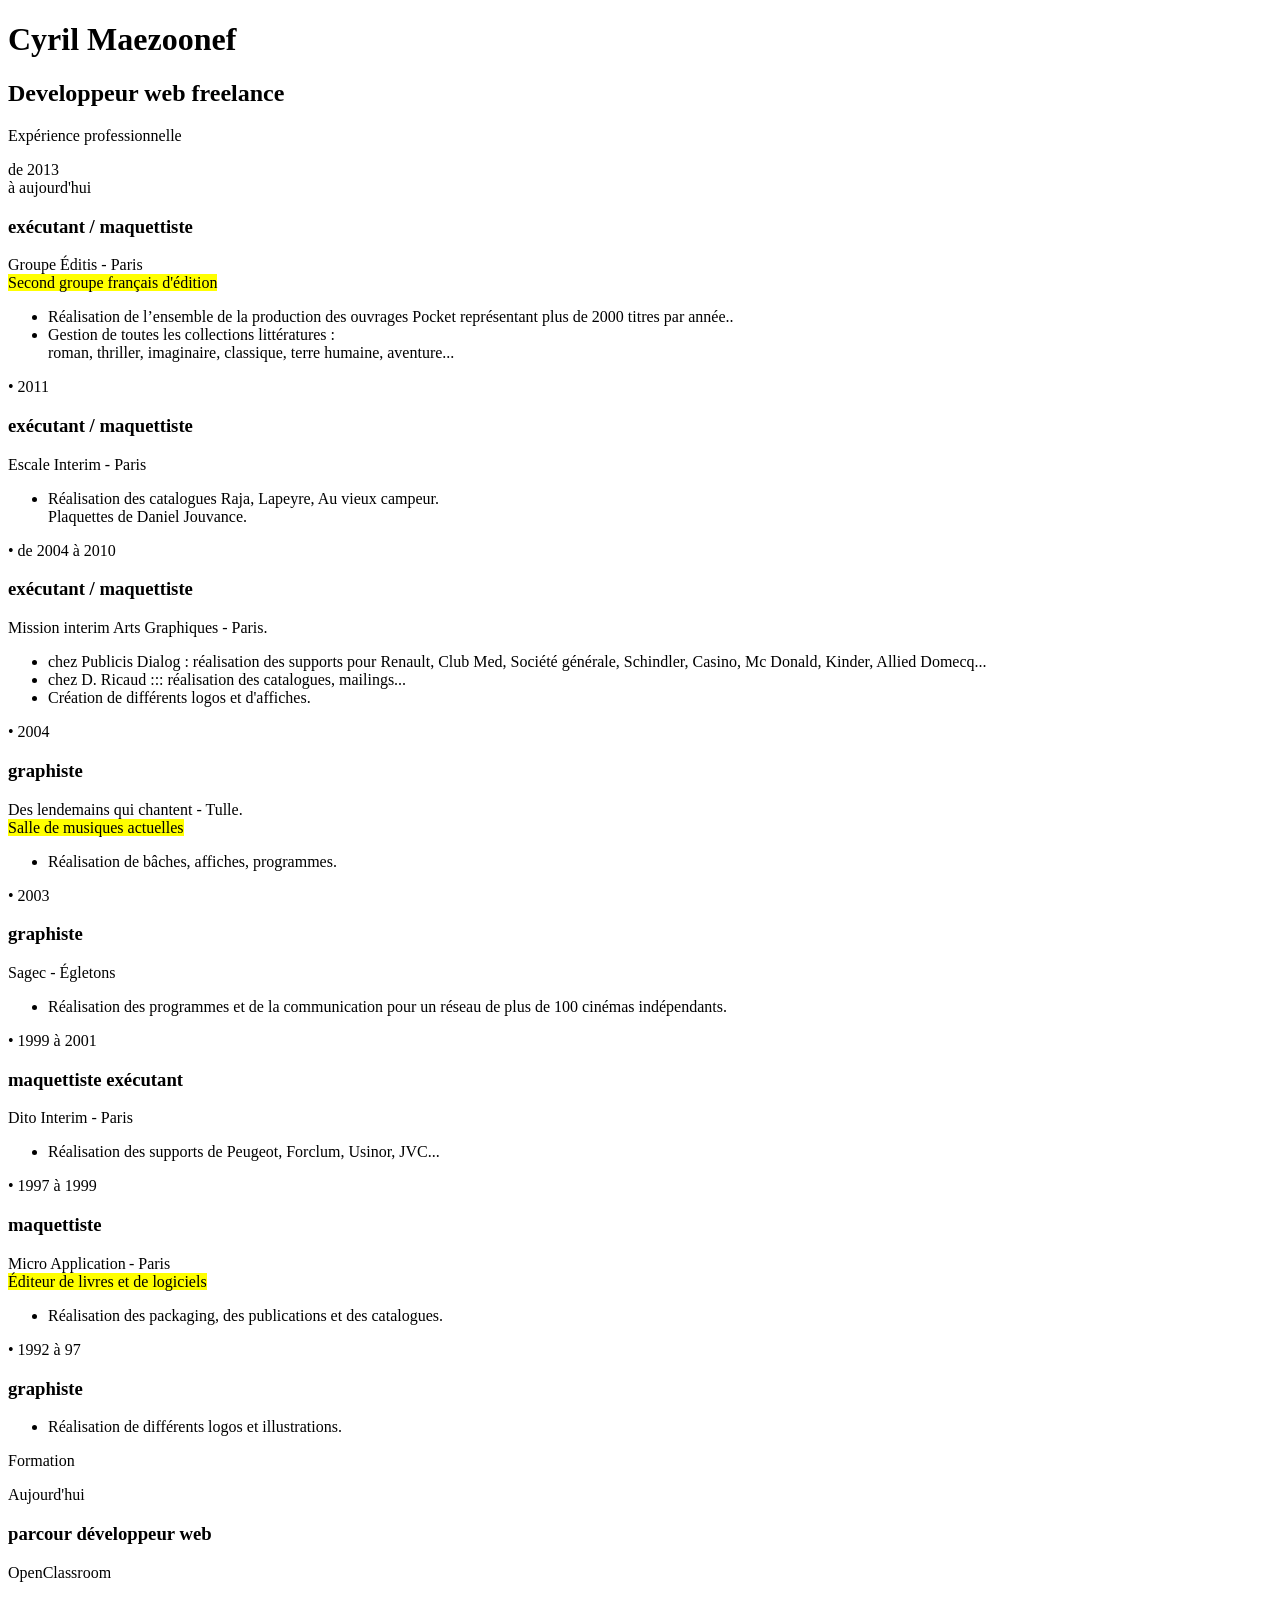
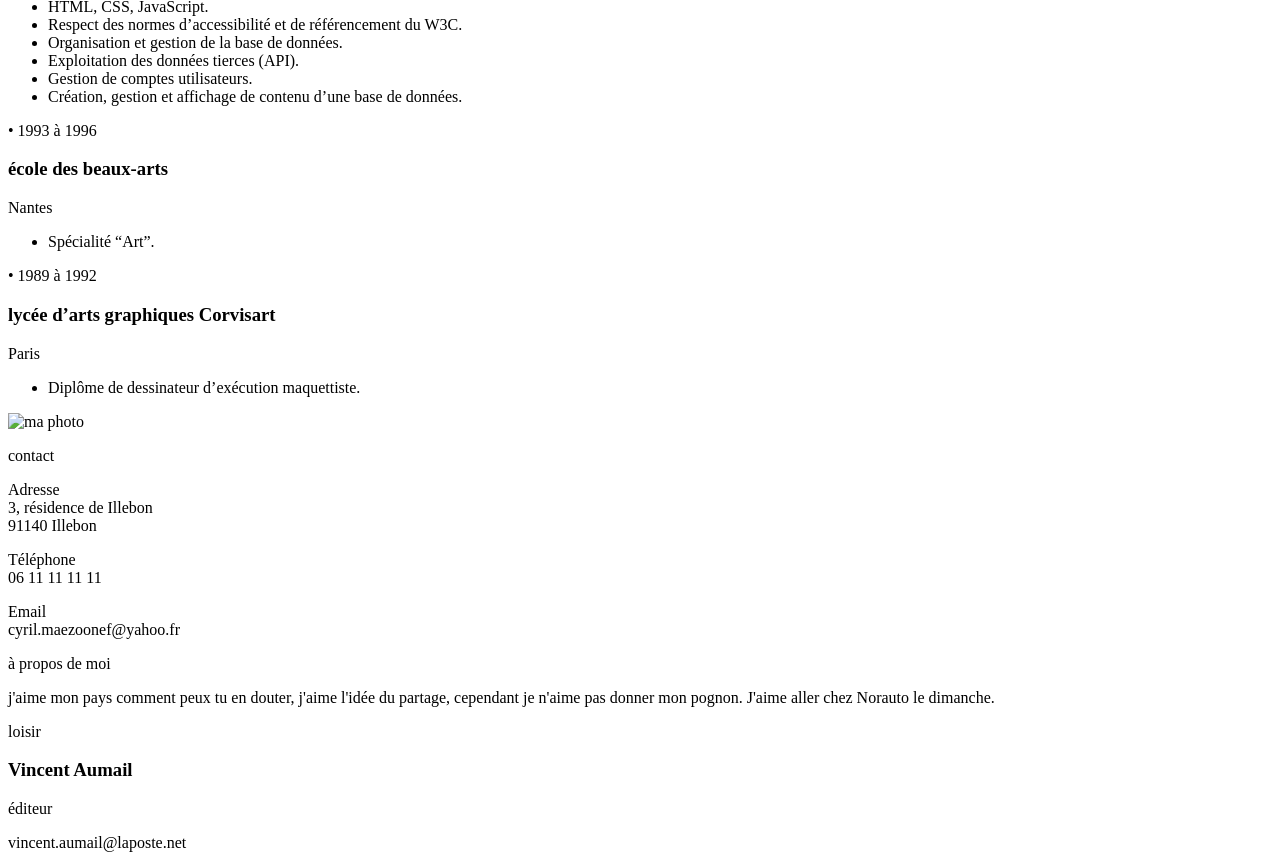
==== cv_maezoonef.html @ 1ed5a03f "texte de base" ====
<!DOCTYPE html>
<html>
			<head>
				<meta charset="UTF-8" />
				<title>  CYRIL MAEZOONEF / DEVELOPPEUR WEB </title>

			</head>

<body>
	<header><!--/////////////////// HEADER ////////////////////-->
		<h1>Cyril Maezoonef</h1>
		<h2>Developpeur web freelance</h2>
	</header>
	<section class="container"><!--/////////////////// CONTAINER EXPERIENCE FORMATION ////////////////////-->
		<p class="soustitre">Expérience professionnelle</p>

		<article><!--////////////// EXPERIENCE /////////////-->		
				<p class="date">de 2013<br/>à aujourd'hui
				</p>
			<div clas="statue">
				<h3>exécutant / maquettiste</h3>
				<p>Groupe Éditis - Paris<br/>
				<mark>Second groupe français d'édition</mark>	
				</p>
				<ul>
					<li>Réalisation de l’ensemble de la production des ouvrages Pocket représentant plus de 2000 titres par année.. 
					</li>
					<li>Gestion de toutes les collections littératures : 
						<br/>roman, thriller, imaginaire, classique, terre humaine, aventure...
					</li>
				</ul>
			</div>
		</article>


		<article><!--////////////// EXPERIENCE /////////////-->	
				<p class="date">• 2011
				</p>
			<div clas="statue">
				<h3>exécutant / maquettiste</h3>
				<p>Escale Interim - Paris
				</p>
				<ul>
					<li>Réalisation des catalogues Raja, Lapeyre, Au vieux campeur. 
						<br/>Plaquettes de Daniel Jouvance.
					</li>
				</ul>
			</div>
		</article>

		<article><!--////////////// EXPERIENCE /////////////-->	
				<p class="date">• de 2004 à 2010
				</p>
			<div clas="statue">
				<h3>exécutant / maquettiste</h3>	
				<p>Mission interim Arts Graphiques - Paris.
				</p>
				<ul>
					<li>chez Publicis Dialog : réalisation des supports pour Renault, Club Med, Société générale, Schindler, Casino, 	Mc Donald, Kinder, Allied Domecq...
					</li>
					<li>chez D. Ricaud ::: réalisation des catalogues, mailings...
					</li> 
					<li>Création de différents logos et d'affiches.
					</li> 
				</ul>
			</div>
		</article>

		<article><!--////////////// EXPERIENCE /////////////-->	
				<p class="date">• 2004
				</p>
			<div clas="statue">
				<h3>graphiste</h3>	
				<p>Des lendemains qui chantent - Tulle.<br/>
					<mark>Salle de musiques actuelles</mark>
				</p>
				<ul>
					<li>Réalisation de bâches, affiches, programmes.
					</li> 
				</ul>
			</div>
		</article>

		<article><!--////////////// EXPERIENCE /////////////-->	
				<p class="date">• 2003</p>
			<div clas="statue">
				<h3>graphiste</h3>	
				<p>Sagec - Égletons</p>
				<ul>
					<li>Réalisation des programmes et de la communication pour un réseau de plus de 100 cinémas indépendants.
					</li> 
				</ul>
			</div>
		</article>

		<article><!--////////////// EXPERIENCE /////////////-->
				<p class="date">• 1999 à 2001</p>
			<div clas="statue">
				<h3>maquettiste exécutant</h3>	
				<p>Dito Interim - Paris</p>
					<ul>
						<li>Réalisation des supports de Peugeot, Forclum, Usinor, JVC...
						</li> 
					</ul>
			</div>
		</article>

		<article><!--////////////// EXPERIENCE /////////////-->
				<p class="date">• 1997 à 1999</p>
			<div clas="statue">
				<h3>maquettiste</h3>	
				<p>Micro Application - Paris<br/>
					<mark>Éditeur de livres et de logiciels</mark>
				</p>
				<ul>
					<li>Réalisation des packaging, des publications et des catalogues.
					</li> 
				</ul>
			</div>
		</article>

		<article><!--////////////// EXPERIENCE /////////////-->
				<p class="date">• 1992 à 97</p>
			<div clas="statue">
				<h3>graphiste</h3> 
				<ul>
					<li>Réalisation de différents logos et illustrations.
					</li> 
				</ul>
			</div>
		</article>
		
<!--/////////////////////////////////////////////////////////////////////////////////////////-->
				<p class="soustitre">Formation</p>

		<article><!--/////////////////// FORMATION ////////////////////-->	
				<p class="date">Aujourd'hui</p>
			<div clas="statue">
				<h3>parcour développeur web</h3>
				<p>OpenClassroom</p>
				<ul>
					<li>HTML, CSS, JavaScript. 
					</li>
					<li>Respect des normes d’accessibilité et de référencement du W3C.
					</li>
					<li>Organisation et gestion de la base de données.
					</li>
					<li>Exploitation des données tierces (API).
					</li>
					<li>Gestion de comptes utilisateurs.
					</li>
					<li>Création, gestion et affichage de contenu d’une base de données.
					</li>
				</ul>
			</div>
		</article>

		<article><!--/////////////////// FORMATION ////////////////////-->	
					<p class="date">• 1993 à 1996</p>
			<div clas="statue">					
					<h3>école des beaux-arts</h3>
					<p>Nantes</p>
				<ul>
					<li> Spécialité “Art”.
					</li>
				</ul>
			</div>
		</article>

		<article><!--/////////////////// FORMATION ////////////////////-->					
					<p class="date">• 1989 à 1992</p>
			<div clas="statue">
					<h3>lycée d’arts graphiques Corvisart</h3>
					<p>Paris</p>
				<ul>
					<li>Diplôme de dessinateur d’exécution maquettiste.
					</li>
				</ul>
			</div>
		</article>

	</section>
	<aside>
		<img src="IMG/neandertal.jpg" alt="ma photo"/>

		<article>
			<p>
			contact
			</p>
			<p>
			Adresse<br/>
			3, résidence de Illebon<br/> 
			91140 Illebon
			</p>
		</article>
		<article>			
			<p>
			Téléphone<br/>
			06 11 11 11 11
			</p>
		</article>
		<article>
			<p>
			Email<br/>
			cyril.maezoonef@yahoo.fr
			</p>
		</article>
		<article>
			<p>à propos de moi</p>
			<p>
			j'aime mon pays comment peux tu en douter, j'aime l'idée du partage, cependant je n'aime pas donner mon pognon. J'aime aller chez Norauto le dimanche.
			</p>
		</article>
		<article>
			<p>loisir</p>
		</article>
			<footer><!--/////////////////// RECOMMANDATION ////////////////////-->
				<h3>Vincent Aumail</h3>
				<p>éditeur</p>
				<p>vincent.aumail@laposte.net</p>
			</footer>
	</aside>

</body>
</html>
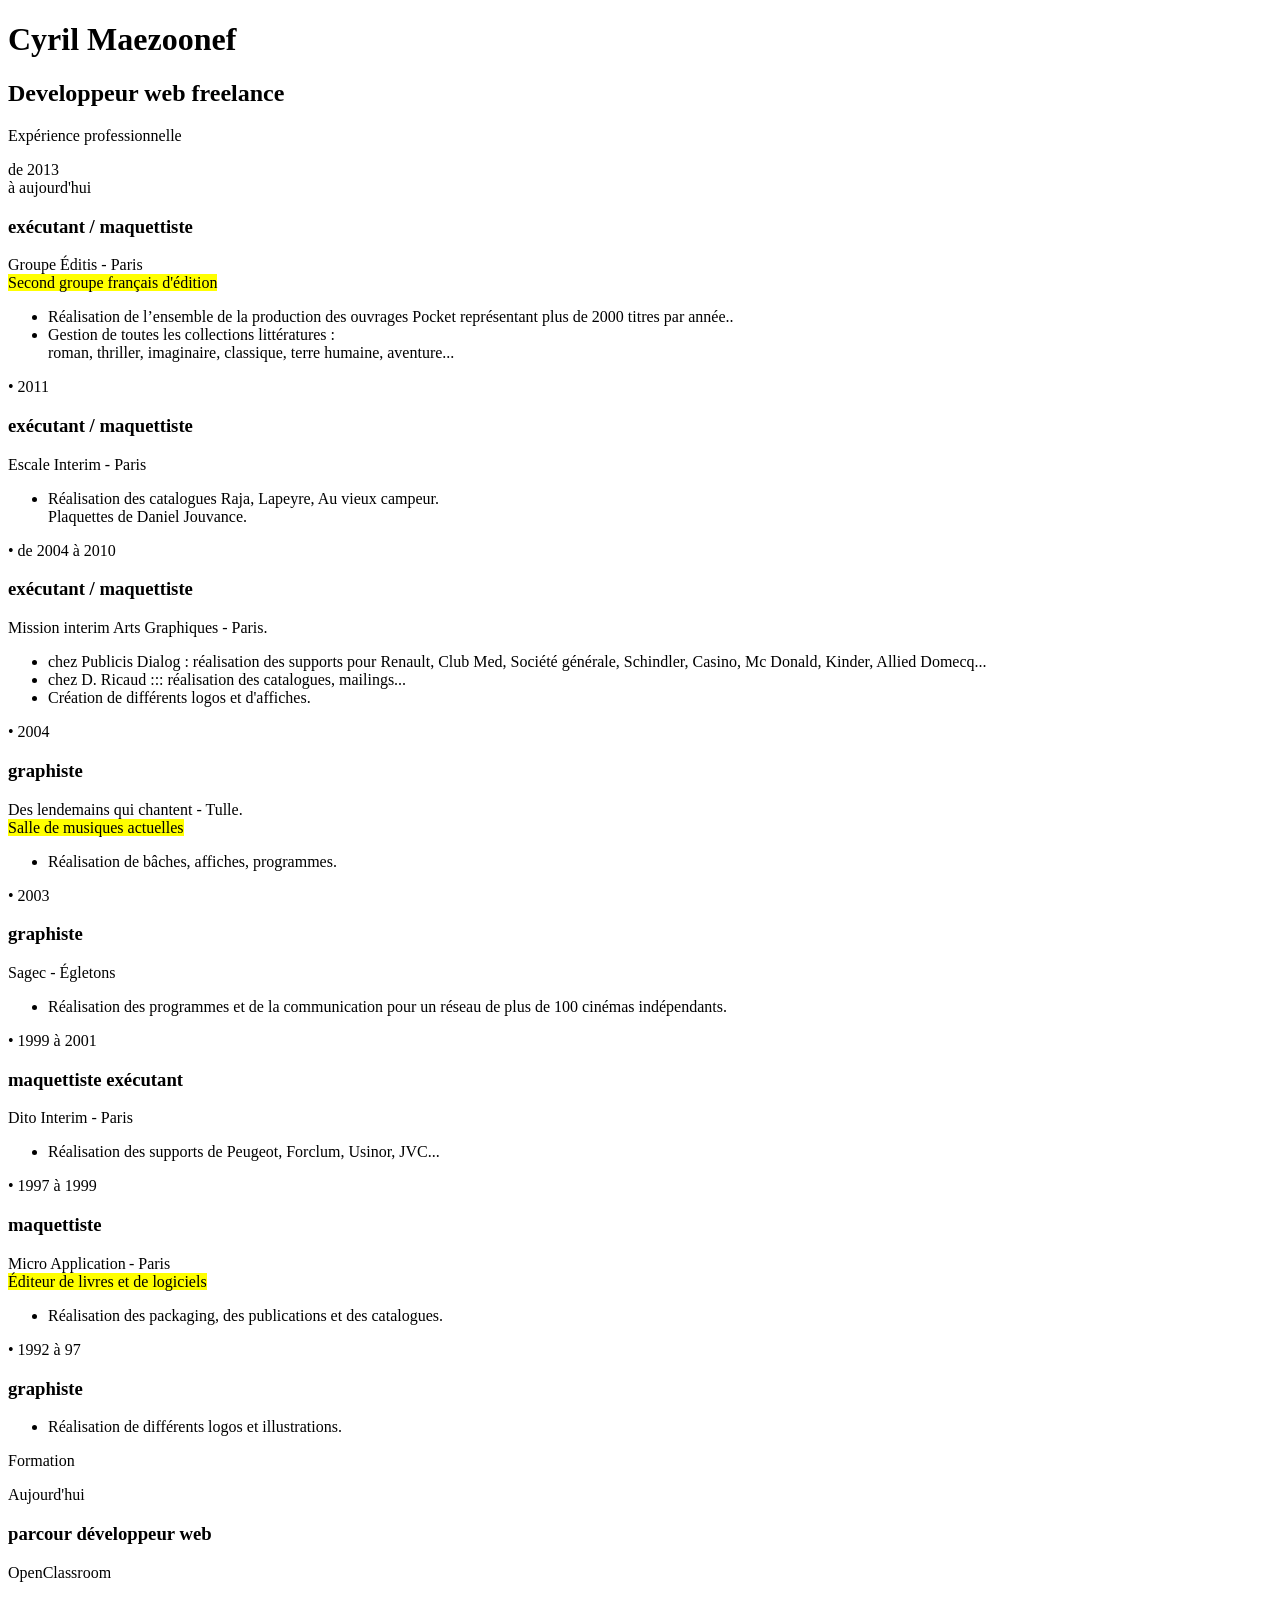
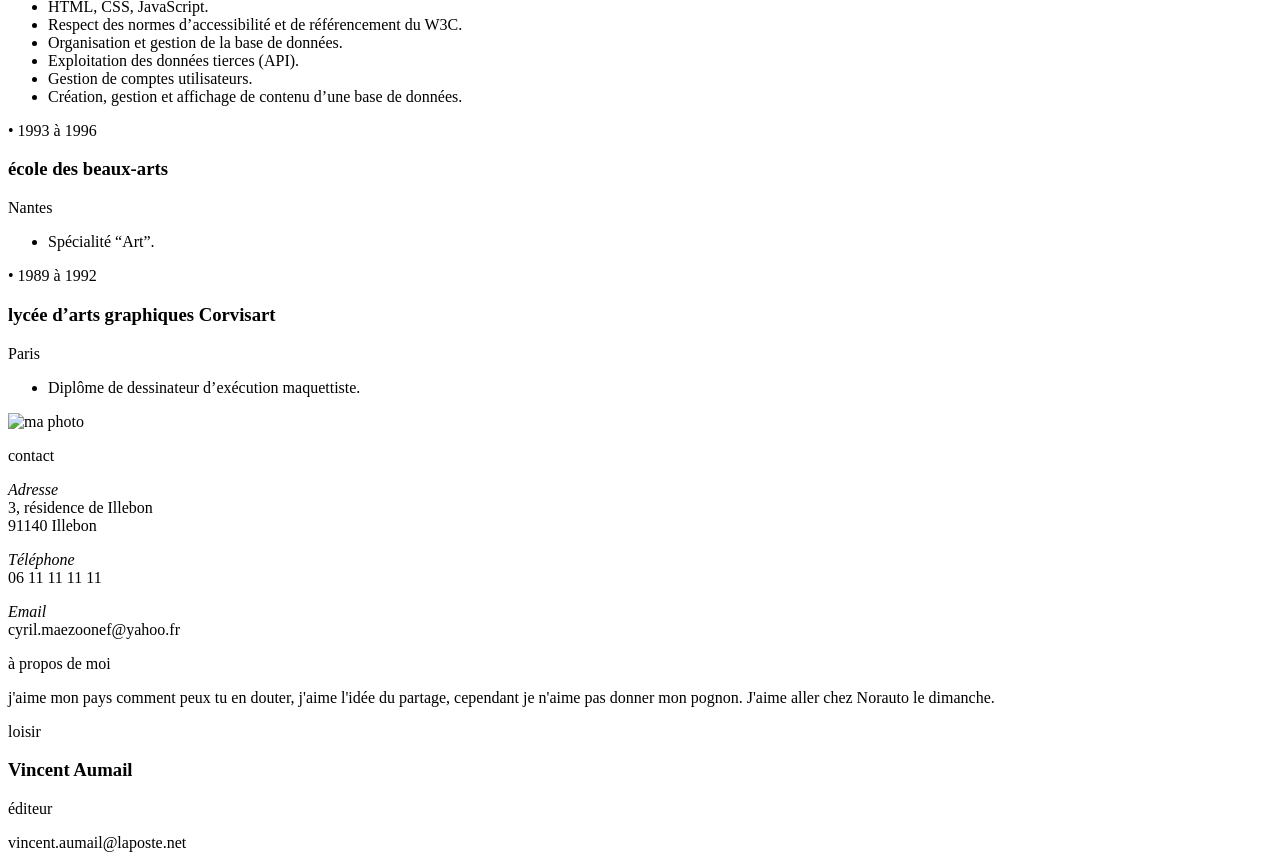
==== commit da5875fa: "Design de la partie principale" ====
--- a/cv_maezoonef.html
+++ b/cv_maezoonef.html
@@ -1,25 +1,47 @@
 <!DOCTYPE html>
-<html>
+<html lang="fr">
 			<head>
 				<meta charset="UTF-8" />
+				<link rel="stylesheet" type="text/css" href="stylecv.css">
 				<title>  CYRIL MAEZOONEF / DEVELOPPEUR WEB </title>
 
+				<!--////////////////////// PROTOCOLE OPEN GRAPH (reseaux sociaux)///////////////////////-->
+				<meta property="og:title" content="Cyril Maisonneuve Developpeur web / CV " />
+				<meta property="og:type" content="article" />
+				<meta property="og:url" content="http://www.cyrilmaisonneuve.git" />
+				<meta property="og:image" content="http://www.cyrilmaisonneuve.git/images/_smallCV.jpg" />
+				<meta property="og:description" content="Mon parcour professionnel" />
+				<meta property="og:locale" content="fr_FR" />
+
+				<!--////////////////////// IMPORT ICONE DE FONTAWESOME///////////////////////-->
+				<script src="https://kit.fontawesome.com/d0bac39480.js" crossorigin="anonymous"></script>
 			</head>
 
 <body>
-	<header><!--/////////////////// HEADER ////////////////////-->
-		<h1>Cyril Maezoonef</h1>
+
+
+	<header><!--////////////////////////// HEADER ///////////////////////////-->
+		<h1>Cyril <strong>Maezoonef</strong></h1>
 		<h2>Developpeur web freelance</h2>
 	</header>
-	<section class="container"><!--/////////////////// CONTAINER EXPERIENCE FORMATION ////////////////////-->
-		<p class="soustitre">Expérience professionnelle</p>
-
-		<article><!--////////////// EXPERIENCE /////////////-->		
-				<p class="date">de 2013<br/>à aujourd'hui
-				</p>
-			<div clas="statue">
+
+
+    <section class="container"><!--/////////////////// CONTAINER EXPERIENCE FORMATION ////////////////////-->
+
+		<p class="parcours">
+			<i class="fas fa-user-tie"></i>
+			Expérience professionnelle
+		</p>
+
+		<article><!--////////////// EXPERIENCE /////////////-->	
+
+				<p class="date">
+					<i class="far fa-dot-circle"></i>	
+					de 2013<br/>à aujourd'hui
+				</p>
+			<div class="statue">
 				<h3>exécutant / maquettiste</h3>
-				<p>Groupe Éditis - Paris<br/>
+				<p class="societe">Groupe Éditis - Paris<br/>
 				<mark>Second groupe français d'édition</mark>	
 				</p>
 				<ul>
@@ -36,9 +58,9 @@
 		<article><!--////////////// EXPERIENCE /////////////-->	
 				<p class="date">• 2011
 				</p>
-			<div clas="statue">
+			<div class="statue">
 				<h3>exécutant / maquettiste</h3>
-				<p>Escale Interim - Paris
+				<p class="societe">Escale Interim - Paris
 				</p>
 				<ul>
 					<li>Réalisation des catalogues Raja, Lapeyre, Au vieux campeur. 
@@ -51,9 +73,9 @@
 		<article><!--////////////// EXPERIENCE /////////////-->	
 				<p class="date">• de 2004 à 2010
 				</p>
-			<div clas="statue">
+			<div class="statue">
 				<h3>exécutant / maquettiste</h3>	
-				<p>Mission interim Arts Graphiques - Paris.
+				<p class="societe">Mission interim Arts Graphiques - Paris.
 				</p>
 				<ul>
 					<li>chez Publicis Dialog : réalisation des supports pour Renault, Club Med, Société générale, Schindler, Casino, 	Mc Donald, Kinder, Allied Domecq...
@@ -69,9 +91,9 @@
 		<article><!--////////////// EXPERIENCE /////////////-->	
 				<p class="date">• 2004
 				</p>
-			<div clas="statue">
+			<div class="statue">
 				<h3>graphiste</h3>	
-				<p>Des lendemains qui chantent - Tulle.<br/>
+				<p class="societe">Des lendemains qui chantent - Tulle.<br/>
 					<mark>Salle de musiques actuelles</mark>
 				</p>
 				<ul>
@@ -83,9 +105,9 @@
 
 		<article><!--////////////// EXPERIENCE /////////////-->	
 				<p class="date">• 2003</p>
-			<div clas="statue">
+			<div class="statue">
 				<h3>graphiste</h3>	
-				<p>Sagec - Égletons</p>
+				<p class="societe">Sagec - Égletons</p>
 				<ul>
 					<li>Réalisation des programmes et de la communication pour un réseau de plus de 100 cinémas indépendants.
 					</li> 
@@ -95,9 +117,9 @@
 
 		<article><!--////////////// EXPERIENCE /////////////-->
 				<p class="date">• 1999 à 2001</p>
-			<div clas="statue">
+			<div class="statue">
 				<h3>maquettiste exécutant</h3>	
-				<p>Dito Interim - Paris</p>
+				<p class="societe">Dito Interim - Paris</p>
 					<ul>
 						<li>Réalisation des supports de Peugeot, Forclum, Usinor, JVC...
 						</li> 
@@ -107,9 +129,9 @@
 
 		<article><!--////////////// EXPERIENCE /////////////-->
 				<p class="date">• 1997 à 1999</p>
-			<div clas="statue">
+			<div class="statue">
 				<h3>maquettiste</h3>	
-				<p>Micro Application - Paris<br/>
+				<p class="societe">Micro Application - Paris<br/>
 					<mark>Éditeur de livres et de logiciels</mark>
 				</p>
 				<ul>
@@ -121,7 +143,7 @@
 
 		<article><!--////////////// EXPERIENCE /////////////-->
 				<p class="date">• 1992 à 97</p>
-			<div clas="statue">
+			<div class="statue">
 				<h3>graphiste</h3> 
 				<ul>
 					<li>Réalisation de différents logos et illustrations.
@@ -131,13 +153,20 @@
 		</article>
 		
 <!--/////////////////////////////////////////////////////////////////////////////////////////-->
-				<p class="soustitre">Formation</p>
-
-		<article><!--/////////////////// FORMATION ////////////////////-->	
-				<p class="date">Aujourd'hui</p>
-			<div clas="statue">
+                
+				<p class="parcours">
+					<i class="fas fa-user-graduate"></i>
+					Formation
+				</p>
+
+        <article><!--/////////////////// FORMATION ////////////////////-->
+				<p class="date">
+					<i class="far fa-dot-circle"></i>
+					Aujourd'hui
+				</p>
+			<div class="statue">
 				<h3>parcour développeur web</h3>
-				<p>OpenClassroom</p>
+				<p class="societe">OpenClassroom</p>
 				<ul>
 					<li>HTML, CSS, JavaScript. 
 					</li>
@@ -157,11 +186,11 @@
 
 		<article><!--/////////////////// FORMATION ////////////////////-->	
 					<p class="date">• 1993 à 1996</p>
-			<div clas="statue">					
+			<div class="statue">					
 					<h3>école des beaux-arts</h3>
-					<p>Nantes</p>
-				<ul>
-					<li> Spécialité “Art”.
+					<p class="societe">Nantes</p>
+				<ul>
+					<li>Spécialité “Art”.
 					</li>
 				</ul>
 			</div>
@@ -169,9 +198,9 @@
 
 		<article><!--/////////////////// FORMATION ////////////////////-->					
 					<p class="date">• 1989 à 1992</p>
-			<div clas="statue">
+			<div class="statue">
 					<h3>lycée d’arts graphiques Corvisart</h3>
-					<p>Paris</p>
+					<p class="societe">Paris</p>
 				<ul>
 					<li>Diplôme de dessinateur d’exécution maquettiste.
 					</li>
@@ -179,40 +208,50 @@
 			</div>
 		</article>
 
-	</section>
+	</section><!--/////////////////// FIN DE CONTAINER EXPERIENCE FORMATION ////////////////////-->
+
+
 	<aside>
-		<img src="IMG/neandertal.jpg" alt="ma photo"/>
-
-		<article>
-			<p>
+        <div class="roundedimage">
+		    <img src="IMG/neandertal.jpg" alt="ma photo"/>
+        </div>
+		<article>
+			<p class="soustitre">
 			contact
 			</p>
 			<p>
-			Adresse<br/>
+            <em>Adresse</em><br/>
 			3, résidence de Illebon<br/> 
 			91140 Illebon
 			</p>
 		</article>
 		<article>			
 			<p>
-			Téléphone<br/>
+			<em>Téléphone</em><br/>
 			06 11 11 11 11
 			</p>
 		</article>
 		<article>
 			<p>
-			Email<br/>
+			<em>Email</em><br/>
 			cyril.maezoonef@yahoo.fr
 			</p>
 		</article>
 		<article>
-			<p>à propos de moi</p>
+			<p class="soustitre">à propos de moi</p>
 			<p>
 			j'aime mon pays comment peux tu en douter, j'aime l'idée du partage, cependant je n'aime pas donner mon pognon. J'aime aller chez Norauto le dimanche.
 			</p>
 		</article>
 		<article>
-			<p>loisir</p>
+            <p class="soustitre">loisir</p>
+            <p>
+                <i class="fas fa-biking"></i>
+                <i class="fas fa-fighter-jet"></i>
+                <i class="fas fa-hammer"></i>
+                <i class="fas fa-microscope"></i>
+                <i class="fas fa-pen"></i>
+            </p>
 		</article>
 			<footer><!--/////////////////// RECOMMANDATION ////////////////////-->
 				<h3>Vincent Aumail</h3>
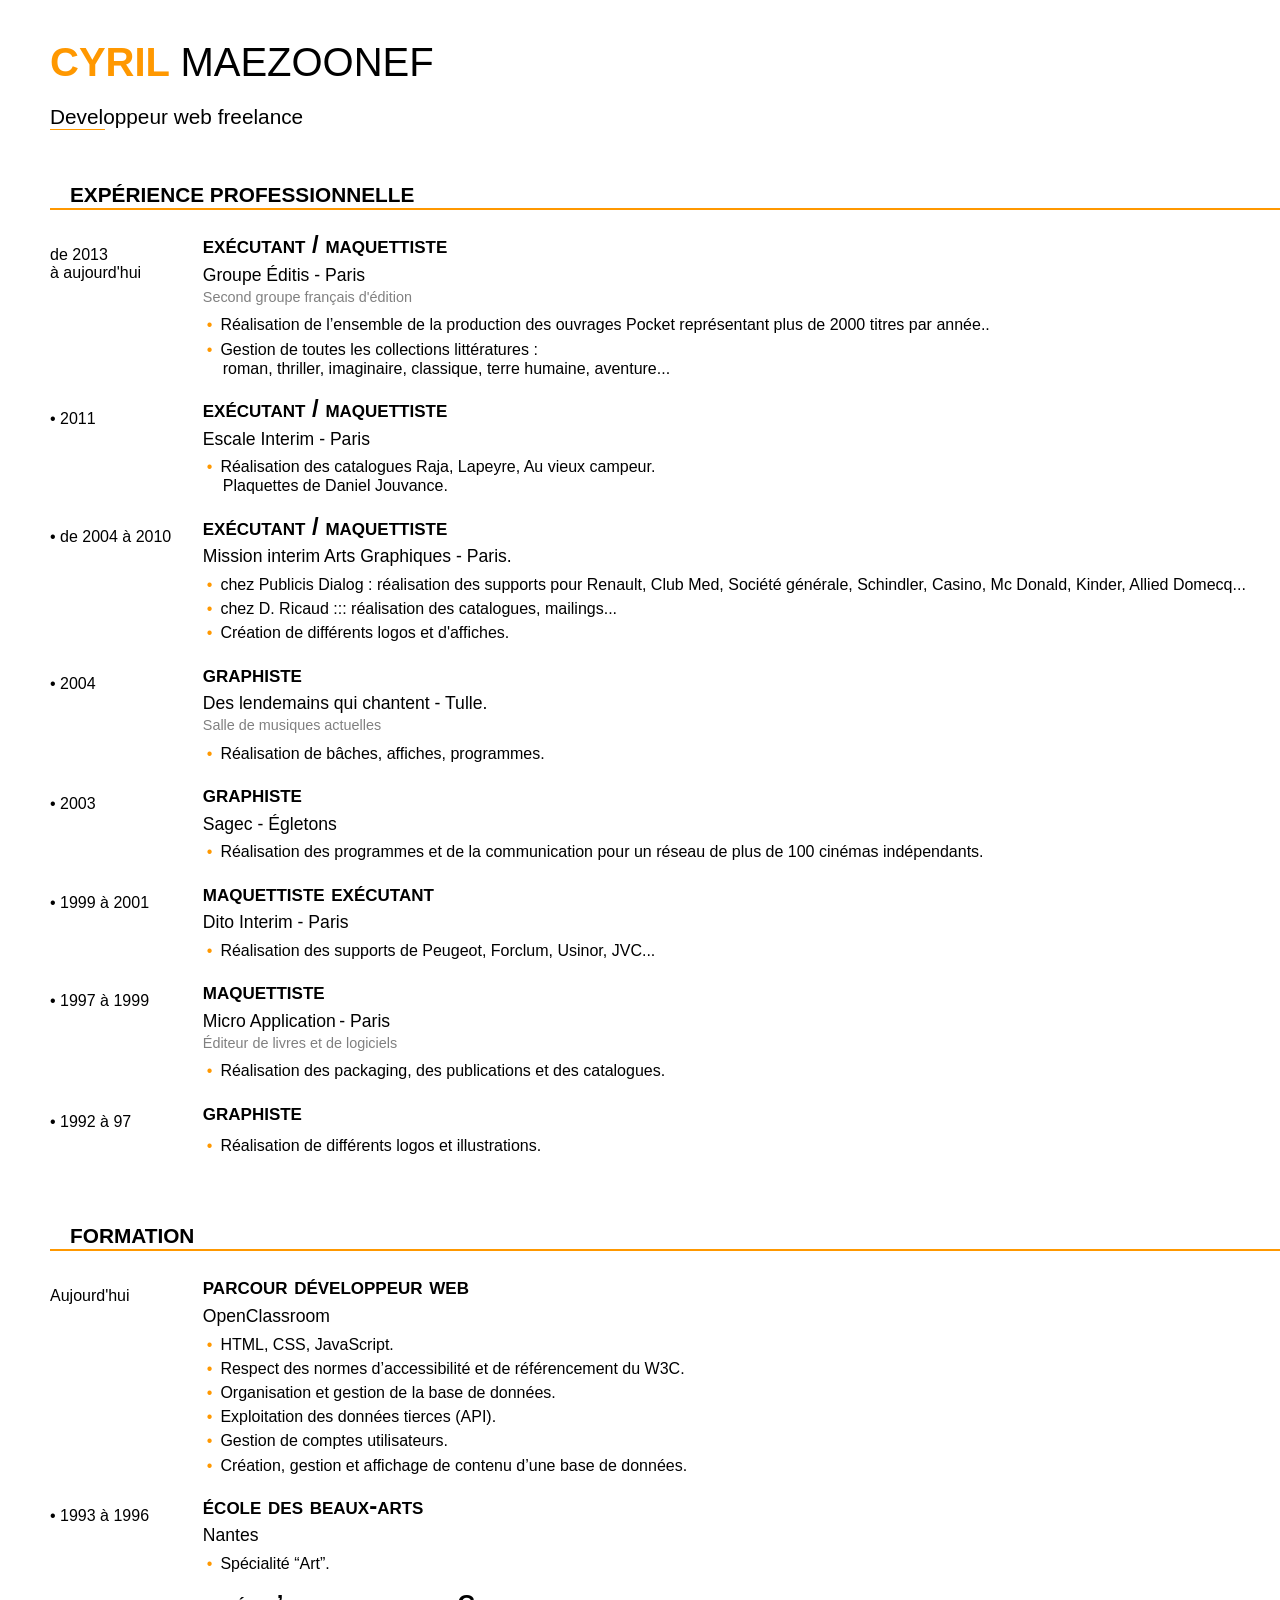
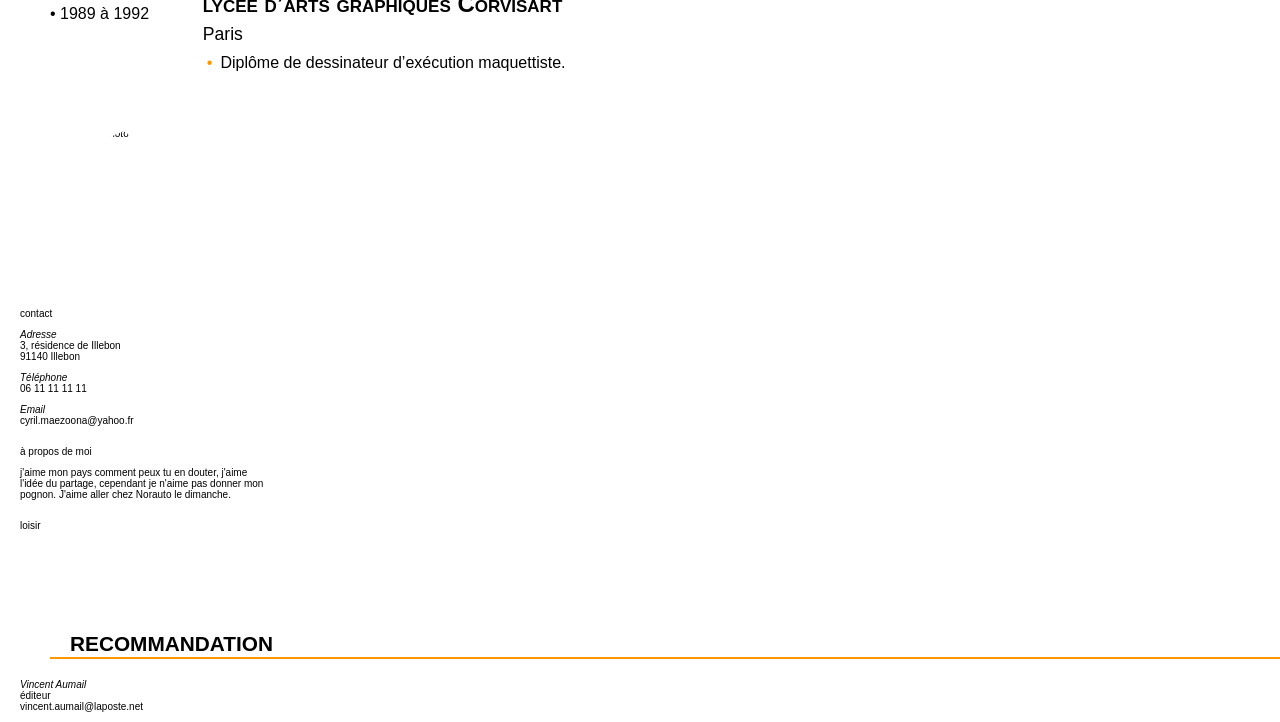
==== commit 2e6ff86f: "Design flex pour smartphone" ====
--- a/cv_maezoonef.html
+++ b/cv_maezoonef.html
@@ -19,14 +19,17 @@
 
 <body>
 
-
-	<header><!--////////////////////////// HEADER ///////////////////////////-->
-		<h1>Cyril <strong>Maezoonef</strong></h1>
-		<h2>Developpeur web freelance</h2>
-	</header>
-
-
-    <section class="container"><!--/////////////////// CONTAINER EXPERIENCE FORMATION ////////////////////-->
+	<section class="container"><!--/////////////////// CONTAINER TOTAL ////////////////////-->
+
+		<section><!--/////////////////// SECTION HEADER + EXPERIENCE + FORMATION ////////////////////-->
+		
+			<header><!--////////////////////////// HEADER ///////////////////////////-->
+				<h1>Cyril <strong>Maezoonef</strong></h1>
+				<h2>Developpeur web freelance</h2>
+			</header>
+
+
+
 
 		<p class="parcours">
 			<i class="fas fa-user-tie"></i>
@@ -208,57 +211,64 @@
 			</div>
 		</article>
 
-	</section><!--/////////////////// FIN DE CONTAINER EXPERIENCE FORMATION ////////////////////-->
-
-
-	<aside>
-        <div class="roundedimage">
-		    <img src="IMG/neandertal.jpg" alt="ma photo"/>
-        </div>
-		<article>
-			<p class="soustitre">
-			contact
-			</p>
-			<p>
-            <em>Adresse</em><br/>
-			3, résidence de Illebon<br/> 
-			91140 Illebon
-			</p>
-		</article>
-		<article>			
-			<p>
-			<em>Téléphone</em><br/>
-			06 11 11 11 11
-			</p>
-		</article>
-		<article>
-			<p>
-			<em>Email</em><br/>
-			cyril.maezoonef@yahoo.fr
-			</p>
-		</article>
-		<article>
-			<p class="soustitre">à propos de moi</p>
-			<p>
-			j'aime mon pays comment peux tu en douter, j'aime l'idée du partage, cependant je n'aime pas donner mon pognon. J'aime aller chez Norauto le dimanche.
-			</p>
-		</article>
-		<article>
-            <p class="soustitre">loisir</p>
-            <p>
-                <i class="fas fa-biking"></i>
-                <i class="fas fa-fighter-jet"></i>
-                <i class="fas fa-hammer"></i>
-                <i class="fas fa-microscope"></i>
-                <i class="fas fa-pen"></i>
-            </p>
-		</article>
+		</section><!--/////////////////// SECTION HEADER + EXPERIENCE + FORMATION ////////////////////-->
+
+		<section><!--/////////////////// SECTION ASIDE ////////////////////-->
+
+			<aside class="flex">
+        		<article class="roundedimage">
+		    		<img src="IMG/neandertal.jpg" alt="ma photo"/>
+				</article>
+				<article>
+					<p class="soustitre">
+						contact
+					</p>
+					<p class="coordonnees">
+            			<em>Adresse</em><br/>
+						3, résidence de Illebon<br/> 
+						91140 Illebon
+					</p>
+					<p class="coordonnees">
+						<em>Téléphone</em><br/>
+						06 11 11 11 11
+					</p>
+					<p class="coordonnees">
+						<em>Email</em><br/>
+						cyril.maezoona@yahoo.fr
+					</p>
+				</article>
+				<article>
+					<p class="soustitre">à propos de moi</p>
+					<p class="coordonnees">
+					j'aime mon pays comment peux tu en douter, j'aime l'idée du partage, cependant je n'aime pas donner mon pognon. J'aime aller chez Norauto le dimanche.
+					</p>
+				</article>
+				<article>
+            		<p class="soustitre">loisir</p>
+            		<p class="loisir">
+               			<i class="fas fa-biking"></i>
+            			<i class="fas fa-fighter-jet"></i>
+						<i class="fas fa-hammer"></i>
+						<i class="fas fa-microscope"></i>
+						<i class="fas fa-pen"></i>
+            		</p>
+				</article>
+		</aside>
+		</section><!--/////////////////// SECTION ASIDE ////////////////////-->
+
+		<section><!--/////////////////// SECTION FOOTER ::: RECOMMANDATION ////////////////////-->
 			<footer><!--/////////////////// RECOMMANDATION ////////////////////-->
-				<h3>Vincent Aumail</h3>
-				<p>éditeur</p>
-				<p>vincent.aumail@laposte.net</p>
+				<p class="parcours">
+					<i class="fas fa-user-graduate"></i>
+					recommandation
+				</p>
+				<p class="coordonnees"><em>Vincent Aumail</em><br/>
+				éditeur<br/>
+				vincent.aumail@laposte.net
+				</p>
 			</footer>
-	</aside>
+		</section><!--/////////////////// FIN DE LA SECTION FOOTER ////////////////////-->
+	</section><!--/////////////////// FIN DU CONTAINER TOTAL ////////////////////-->	
 
 </body>
 </html>
--- a/stylecv.css
+++ b/stylecv.css
@@ -0,0 +1,188 @@
+    /* //////////////////////////// FONT SQUIRREL > WEBFONTKIT //////////////////////////// */
+    @font-face
+    {
+    	font-family: 'barlowregular';
+    	src: url('FONTS/Barlow-Regular-webfont.eot');
+    	src: url('FONTS/Barlow-Regular-webfont.eot?#iefix') format('embedded-opentype'),
+         url('FONTS/Barlow-Regular-webfont.woff2') format('woff2'),
+         url('FONTS/Barlow-Regular-webfont.woff') format('woff'),
+         url('FONTS/Barlow-Regular-webfont.ttf') format('truetype'),
+         url('FONTS/Barlow-Regular-webfont.svg#barlowregular') format('svg');
+    font-weight: normal;
+    font-style: normal;
+
+}
+
+body
+{	font-family: 'barlowregular', Arial, Verdana, sans-serif;
+    font-size: 10px; /* dimension de référence pour les textes des autres styles (rem) */
+	margin: 0px; /* Ecrase la margin de 6 pixels par défaut des navigateurs.*/
+	padding-left: 20px;
+}
+
+.fas 
+{	font-size: 1.5rem;
+	color: #FF9800;
+	margin-right: 20px;
+}
+.far 
+{	font-size: 0.8rem;
+	color: #FF9800;
+}
+
+/*------------------------------------ HEADER ------------------------------------*/
+
+header
+{	padding-left: 30px;
+}
+
+h1/*----- PRENOM + NOM -----*/
+{	font-size: 2.5rem;
+	text-transform: uppercase;
+	font-weight: bolder;
+	color: #FF9800;
+}
+
+h1 strong
+{   font-weight: lighter;
+	color: black; 
+}
+
+h2/*----- PROFESSION -----*/
+{	font-size: 1.3rem;
+	font-weight: lighter;
+	white-space: normal;
+	margin-top: -20px;
+	/* border: 5px solid green; AIDE A LA VISUALISATION*/
+}
+
+h2::after/*----- FILET -----*/
+{   content: '';
+    display: block;
+    width: 55px;
+    height: 1px;
+    background:#FF9800;
+}
+
+/*------------------------------------ CONTAINER ------------------------------------*/
+
+.parcours/*----- EXPERIENCE + FORMATION -----*/
+{	font-size: 1.3rem;
+	font-weight: bolder;
+	text-transform: uppercase;
+	border-bottom: 2px solid #FF9800;
+	margin: 50px 0 20px 30px;
+}
+
+
+/*------------------------------------ ARTICLE DU CONTAINER ------------------------------------*/
+.date
+{	display: inline-block;
+	vertical-align: top;
+	min-width: 150px;
+	font-size: 1rem;
+	padding-left: 30px;
+	/* background-color: yellow; AIDE A LA VISUALISATION*/
+}
+
+
+.statue
+{	display: inline-block;
+	vertical-align: top;
+	/*max-width: 400px;*/
+	margin-top: -20px;
+	/* background-color: silver; AIDE A LA VISUALISATION*/
+}
+
+h3/*----- POSTE OCCUPE -----*/
+{	font-size: 1.5rem;
+	font-variant: small-caps;
+	line-height: 90%;
+	/* border: 1px solid blue; AIDE A LA VISUALISATION*/
+}
+
+.societe/*----- POUR QUI -----*/
+{	font-size: 1.1rem;
+	font-variant: normal;
+	font-weight: lighter;
+	line-height: 120%;
+	margin-top: -15px;
+	/* border: 1px solid red; AIDE A LA VISUALISATION*/
+}
+
+.societe mark/*----- POUR QUI -----*/
+{	font-size: 0.9rem;
+	font-weight: lighter;
+	color: gray;
+	background-color: white;
+}
+
+ul/*----- TACHES EXÉCUTÉES	 -----*/
+{	font-size: 1rem;/* 1 : taille normale */
+	font-style: normal;
+	font-variant: normal;
+	line-height: 120%;
+	margin-top: -10px;
+	margin-left: -20px;
+	list-style-type: none;
+	/* background-color: green; AIDE A LA VISUALISATION*/
+}
+
+ul li::before
+{	content: "•"; 
+	color: #FF9800;
+	margin-right: 8px;
+	width: 1em;
+	margin-left: -1em 	
+}
+
+li
+{	margin-top: 5px;
+}
+
+/*------------------------------------ PARTIE ORANGE ------------------------------------*/
+aside
+{	display: flex;
+	flex-direction: column;
+	max-width: 20%;
+}
+
+.roundedimage
+{	
+	display: inline-block;
+    border-radius: 50%;
+    width: 150px;
+    height: 150px;
+    overflow: hidden;
+    margin: 40px auto 20px auto;
+}
+
+img {
+    width: inherit;
+    height: inherit;
+    border-radius: inherit;
+  }
+
+/* .soustitre
+{	font-size: 1rem;
+	font-variant: capitalize;
+	font-weight: normal;
+	color: #FF9800;
+	height: 30px;
+	text-align: center;
+	line-height: 2em;/* CENTER 1 SEULE LIGNE*/
+	white-space: nowrap;/* INTERDICTION D'ALLER A LA LIGNE*/
+	background-color: black;
+}
+
+.soustitre p
+{	font-size: 0.8rem;
+	font-weight: normal;
+	text-align: left;
+	padding: 0 30px 0 30px;
+	word-break: break-word;	
+}
+
+.soustitre p em
+{font-weight: bolder;
+} */
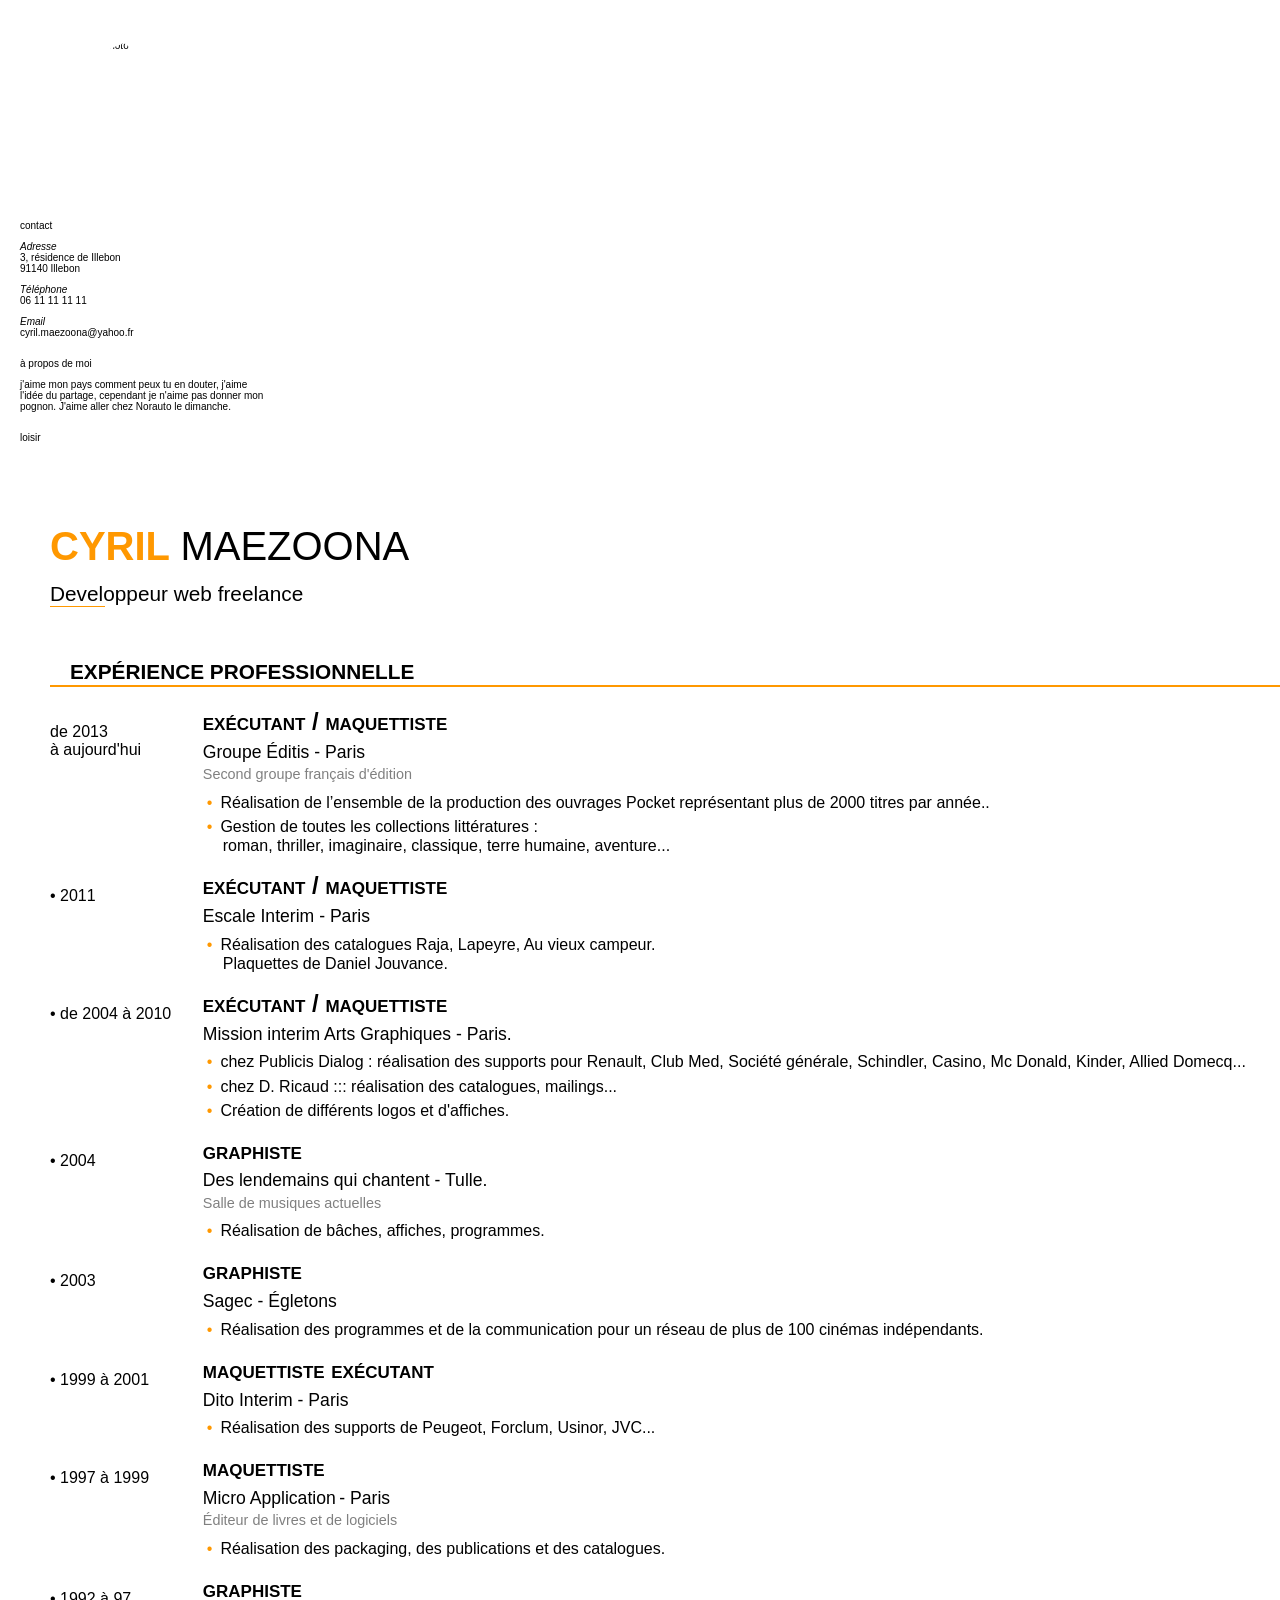
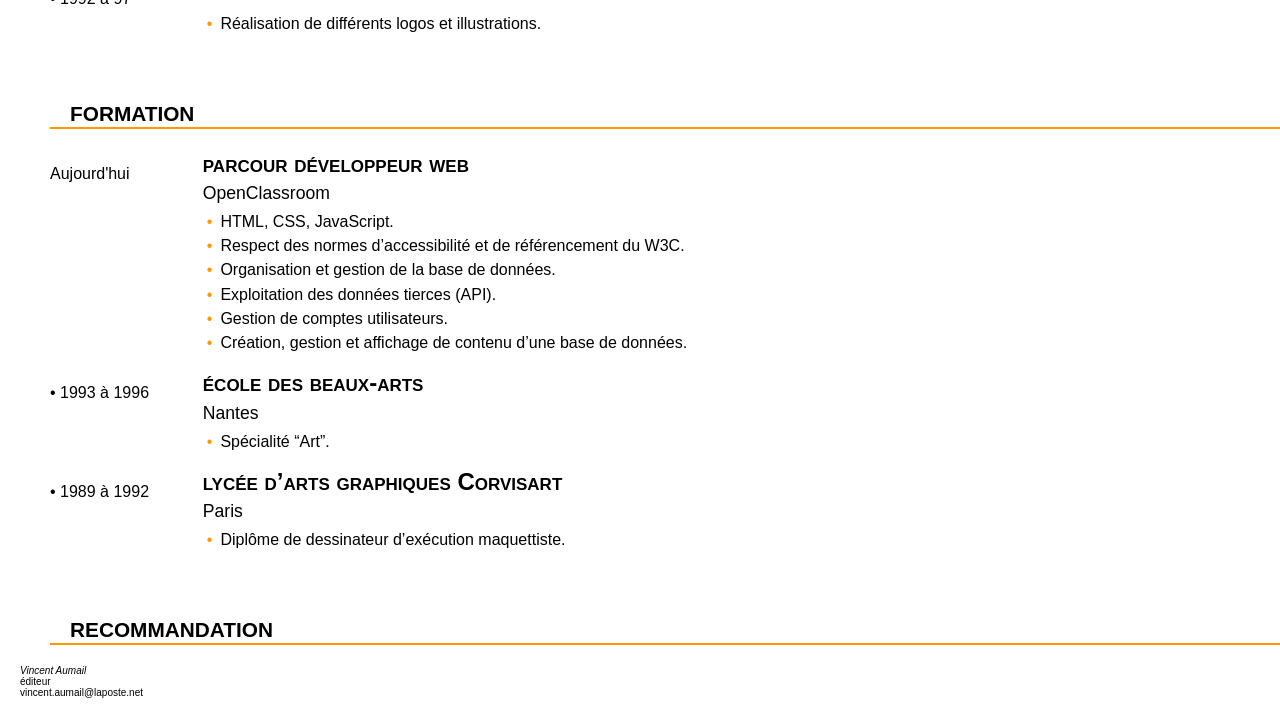
==== commit 86d374bf: "Design mobile first definitif" ====
--- a/cv_maezoonef.html
+++ b/cv_maezoonef.html
@@ -18,201 +18,6 @@
 			</head>
 
 <body>
-
-	<section class="container"><!--/////////////////// CONTAINER TOTAL ////////////////////-->
-
-		<section><!--/////////////////// SECTION HEADER + EXPERIENCE + FORMATION ////////////////////-->
-		
-			<header><!--////////////////////////// HEADER ///////////////////////////-->
-				<h1>Cyril <strong>Maezoonef</strong></h1>
-				<h2>Developpeur web freelance</h2>
-			</header>
-
-
-
-
-		<p class="parcours">
-			<i class="fas fa-user-tie"></i>
-			Expérience professionnelle
-		</p>
-
-		<article><!--////////////// EXPERIENCE /////////////-->	
-
-				<p class="date">
-					<i class="far fa-dot-circle"></i>	
-					de 2013<br/>à aujourd'hui
-				</p>
-			<div class="statue">
-				<h3>exécutant / maquettiste</h3>
-				<p class="societe">Groupe Éditis - Paris<br/>
-				<mark>Second groupe français d'édition</mark>	
-				</p>
-				<ul>
-					<li>Réalisation de l’ensemble de la production des ouvrages Pocket représentant plus de 2000 titres par année.. 
-					</li>
-					<li>Gestion de toutes les collections littératures : 
-						<br/>roman, thriller, imaginaire, classique, terre humaine, aventure...
-					</li>
-				</ul>
-			</div>
-		</article>
-
-
-		<article><!--////////////// EXPERIENCE /////////////-->	
-				<p class="date">• 2011
-				</p>
-			<div class="statue">
-				<h3>exécutant / maquettiste</h3>
-				<p class="societe">Escale Interim - Paris
-				</p>
-				<ul>
-					<li>Réalisation des catalogues Raja, Lapeyre, Au vieux campeur. 
-						<br/>Plaquettes de Daniel Jouvance.
-					</li>
-				</ul>
-			</div>
-		</article>
-
-		<article><!--////////////// EXPERIENCE /////////////-->	
-				<p class="date">• de 2004 à 2010
-				</p>
-			<div class="statue">
-				<h3>exécutant / maquettiste</h3>	
-				<p class="societe">Mission interim Arts Graphiques - Paris.
-				</p>
-				<ul>
-					<li>chez Publicis Dialog : réalisation des supports pour Renault, Club Med, Société générale, Schindler, Casino, 	Mc Donald, Kinder, Allied Domecq...
-					</li>
-					<li>chez D. Ricaud ::: réalisation des catalogues, mailings...
-					</li> 
-					<li>Création de différents logos et d'affiches.
-					</li> 
-				</ul>
-			</div>
-		</article>
-
-		<article><!--////////////// EXPERIENCE /////////////-->	
-				<p class="date">• 2004
-				</p>
-			<div class="statue">
-				<h3>graphiste</h3>	
-				<p class="societe">Des lendemains qui chantent - Tulle.<br/>
-					<mark>Salle de musiques actuelles</mark>
-				</p>
-				<ul>
-					<li>Réalisation de bâches, affiches, programmes.
-					</li> 
-				</ul>
-			</div>
-		</article>
-
-		<article><!--////////////// EXPERIENCE /////////////-->	
-				<p class="date">• 2003</p>
-			<div class="statue">
-				<h3>graphiste</h3>	
-				<p class="societe">Sagec - Égletons</p>
-				<ul>
-					<li>Réalisation des programmes et de la communication pour un réseau de plus de 100 cinémas indépendants.
-					</li> 
-				</ul>
-			</div>
-		</article>
-
-		<article><!--////////////// EXPERIENCE /////////////-->
-				<p class="date">• 1999 à 2001</p>
-			<div class="statue">
-				<h3>maquettiste exécutant</h3>	
-				<p class="societe">Dito Interim - Paris</p>
-					<ul>
-						<li>Réalisation des supports de Peugeot, Forclum, Usinor, JVC...
-						</li> 
-					</ul>
-			</div>
-		</article>
-
-		<article><!--////////////// EXPERIENCE /////////////-->
-				<p class="date">• 1997 à 1999</p>
-			<div class="statue">
-				<h3>maquettiste</h3>	
-				<p class="societe">Micro Application - Paris<br/>
-					<mark>Éditeur de livres et de logiciels</mark>
-				</p>
-				<ul>
-					<li>Réalisation des packaging, des publications et des catalogues.
-					</li> 
-				</ul>
-			</div>
-		</article>
-
-		<article><!--////////////// EXPERIENCE /////////////-->
-				<p class="date">• 1992 à 97</p>
-			<div class="statue">
-				<h3>graphiste</h3> 
-				<ul>
-					<li>Réalisation de différents logos et illustrations.
-					</li> 
-				</ul>
-			</div>
-		</article>
-		
-<!--/////////////////////////////////////////////////////////////////////////////////////////-->
-                
-				<p class="parcours">
-					<i class="fas fa-user-graduate"></i>
-					Formation
-				</p>
-
-        <article><!--/////////////////// FORMATION ////////////////////-->
-				<p class="date">
-					<i class="far fa-dot-circle"></i>
-					Aujourd'hui
-				</p>
-			<div class="statue">
-				<h3>parcour développeur web</h3>
-				<p class="societe">OpenClassroom</p>
-				<ul>
-					<li>HTML, CSS, JavaScript. 
-					</li>
-					<li>Respect des normes d’accessibilité et de référencement du W3C.
-					</li>
-					<li>Organisation et gestion de la base de données.
-					</li>
-					<li>Exploitation des données tierces (API).
-					</li>
-					<li>Gestion de comptes utilisateurs.
-					</li>
-					<li>Création, gestion et affichage de contenu d’une base de données.
-					</li>
-				</ul>
-			</div>
-		</article>
-
-		<article><!--/////////////////// FORMATION ////////////////////-->	
-					<p class="date">• 1993 à 1996</p>
-			<div class="statue">					
-					<h3>école des beaux-arts</h3>
-					<p class="societe">Nantes</p>
-				<ul>
-					<li>Spécialité “Art”.
-					</li>
-				</ul>
-			</div>
-		</article>
-
-		<article><!--/////////////////// FORMATION ////////////////////-->					
-					<p class="date">• 1989 à 1992</p>
-			<div class="statue">
-					<h3>lycée d’arts graphiques Corvisart</h3>
-					<p class="societe">Paris</p>
-				<ul>
-					<li>Diplôme de dessinateur d’exécution maquettiste.
-					</li>
-				</ul>
-			</div>
-		</article>
-
-		</section><!--/////////////////// SECTION HEADER + EXPERIENCE + FORMATION ////////////////////-->
-
 		<section><!--/////////////////// SECTION ASIDE ////////////////////-->
 
 			<aside class="flex">
@@ -237,13 +42,13 @@
 						cyril.maezoona@yahoo.fr
 					</p>
 				</article>
-				<article>
+				<article class="hidden">
 					<p class="soustitre">à propos de moi</p>
 					<p class="coordonnees">
 					j'aime mon pays comment peux tu en douter, j'aime l'idée du partage, cependant je n'aime pas donner mon pognon. J'aime aller chez Norauto le dimanche.
 					</p>
 				</article>
-				<article>
+				<article class="hidden">
             		<p class="soustitre">loisir</p>
             		<p class="loisir">
                			<i class="fas fa-biking"></i>
@@ -256,19 +61,214 @@
 		</aside>
 		</section><!--/////////////////// SECTION ASIDE ////////////////////-->
 
+		
+		<section class="main"><!--/////////////////// SECTION HEADER + EXPERIENCE + FORMATION ////////////////////-->
+		
+			<header><!--////////////////////////// HEADER ///////////////////////////-->
+				<h1>Cyril <strong>Maezoona</strong></h1>
+				<h2><span class="souligne">Develo</span>ppeur web freelance</h2>
+			</header>
+
+
+
+
+		<p class="parcours">
+			<i class="fas fa-user-tie"></i>
+			Expérience professionnelle
+		</p>
+
+		<article><!--////////////// EXPERIENCE /////////////-->	
+
+				<p class="date">
+					<i class="far fa-dot-circle"></i>	
+					de 2013<br/>à aujourd'hui
+				</p>
+			<div class="statue">
+				<h3>exécutant / maquettiste</h3>
+				<p class="societe">Groupe Éditis - Paris<br/>
+				<mark>Second groupe français d'édition</mark>	
+				</p>
+				<ul>
+					<li>Réalisation de l’ensemble de la production des ouvrages Pocket représentant plus de 2000 titres par année.. 
+					</li>
+					<li>Gestion de toutes les collections littératures : 
+						<br/>roman, thriller, imaginaire, classique, terre humaine, aventure...
+					</li>
+				</ul>
+			</div>
+		</article>
+
+
+		<article><!--////////////// EXPERIENCE /////////////-->	
+				<p class="date">• 2011
+				</p>
+			<div class="statue">
+				<h3>exécutant / maquettiste</h3>
+				<p class="societe">Escale Interim - Paris
+				</p>
+				<ul>
+					<li>Réalisation des catalogues Raja, Lapeyre, Au vieux campeur. 
+						<br/>Plaquettes de Daniel Jouvance.
+					</li>
+				</ul>
+			</div>
+		</article>
+
+		<article><!--////////////// EXPERIENCE /////////////-->	
+				<p class="date">• de 2004 à 2010
+				</p>
+			<div class="statue">
+				<h3>exécutant / maquettiste</h3>	
+				<p class="societe">Mission interim Arts Graphiques - Paris.
+				</p>
+				<ul>
+					<li>chez Publicis Dialog : réalisation des supports pour Renault, Club Med, Société générale, Schindler, Casino, 	Mc Donald, Kinder, Allied Domecq...
+					</li>
+					<li>chez D. Ricaud ::: réalisation des catalogues, mailings...
+					</li> 
+					<li>Création de différents logos et d'affiches.
+					</li> 
+				</ul>
+			</div>
+		</article>
+
+		<article><!--////////////// EXPERIENCE /////////////-->	
+				<p class="date">• 2004
+				</p>
+			<div class="statue">
+				<h3>graphiste</h3>	
+				<p class="societe">Des lendemains qui chantent - Tulle.<br/>
+					<mark>Salle de musiques actuelles</mark>
+				</p>
+				<ul>
+					<li>Réalisation de bâches, affiches, programmes.
+					</li> 
+				</ul>
+			</div>
+		</article>
+
+		<article><!--////////////// EXPERIENCE /////////////-->	
+				<p class="date">• 2003</p>
+			<div class="statue">
+				<h3>graphiste</h3>	
+				<p class="societe">Sagec - Égletons</p>
+				<ul>
+					<li>Réalisation des programmes et de la communication pour un réseau de plus de 100 cinémas indépendants.
+					</li> 
+				</ul>
+			</div>
+		</article>
+
+		<article><!--////////////// EXPERIENCE /////////////-->
+				<p class="date">• 1999 à 2001</p>
+			<div class="statue">
+				<h3>maquettiste exécutant</h3>	
+				<p class="societe">Dito Interim - Paris</p>
+					<ul>
+						<li>Réalisation des supports de Peugeot, Forclum, Usinor, JVC...
+						</li> 
+					</ul>
+			</div>
+		</article>
+
+		<article><!--////////////// EXPERIENCE /////////////-->
+				<p class="date">• 1997 à 1999</p>
+			<div class="statue">
+				<h3>maquettiste</h3>	
+				<p class="societe">Micro Application - Paris<br/>
+					<mark>Éditeur de livres et de logiciels</mark>
+				</p>
+				<ul>
+					<li>Réalisation des packaging, des publications et des catalogues.
+					</li> 
+				</ul>
+			</div>
+		</article>
+
+		<article><!--////////////// EXPERIENCE /////////////-->
+				<p class="date">• 1992 à 97</p>
+			<div class="statue">
+				<h3>graphiste</h3> 
+				<ul>
+					<li>Réalisation de différents logos et illustrations.
+					</li> 
+				</ul>
+			</div>
+		</article>
+		
+<!--/////////////////////////////////////////////////////////////////////////////////////////-->
+                
+				<p class="parcours">
+					<i class="fas fa-user-graduate"></i>
+					Formation
+				</p>
+
+        <article><!--/////////////////// FORMATION ////////////////////-->
+				<p class="date">
+					<i class="far fa-dot-circle"></i>
+					Aujourd'hui
+				</p>
+			<div class="statue">
+				<h3>parcour développeur web</h3>
+				<p class="societe">OpenClassroom</p>
+				<ul>
+					<li>HTML, CSS, JavaScript. 
+					</li>
+					<li>Respect des normes d’accessibilité et de référencement du W3C.
+					</li>
+					<li>Organisation et gestion de la base de données.
+					</li>
+					<li>Exploitation des données tierces (API).
+					</li>
+					<li>Gestion de comptes utilisateurs.
+					</li>
+					<li>Création, gestion et affichage de contenu d’une base de données.
+					</li>
+				</ul>
+			</div>
+		</article>
+
+		<article><!--/////////////////// FORMATION ////////////////////-->	
+					<p class="date">• 1993 à 1996</p>
+			<div class="statue">					
+					<h3>école des beaux-arts</h3>
+					<p class="societe">Nantes</p>
+				<ul>
+					<li>Spécialité “Art”.
+					</li>
+				</ul>
+			</div>
+		</article>
+
+		<article><!--/////////////////// FORMATION ////////////////////-->					
+					<p class="date">• 1989 à 1992</p>
+			<div class="statue">
+					<h3>lycée d’arts graphiques Corvisart</h3>
+					<p class="societe">Paris</p>
+				<ul>
+					<li>Diplôme de dessinateur d’exécution maquettiste.
+					</li>
+				</ul>
+			</div>
+		</article>
+
+		</section><!--/////////////////// SECTION HEADER + EXPERIENCE + FORMATION ////////////////////-->
+
+
+
 		<section><!--/////////////////// SECTION FOOTER ::: RECOMMANDATION ////////////////////-->
 			<footer><!--/////////////////// RECOMMANDATION ////////////////////-->
 				<p class="parcours">
 					<i class="fas fa-user-graduate"></i>
 					recommandation
 				</p>
-				<p class="coordonnees"><em>Vincent Aumail</em><br/>
+				<p class="recomandation"><em>Vincent Aumail</em><br/>
 				éditeur<br/>
 				vincent.aumail@laposte.net
 				</p>
 			</footer>
 		</section><!--/////////////////// FIN DE LA SECTION FOOTER ////////////////////-->
-	</section><!--/////////////////// FIN DU CONTAINER TOTAL ////////////////////-->	
+
 
 </body>
 </html>
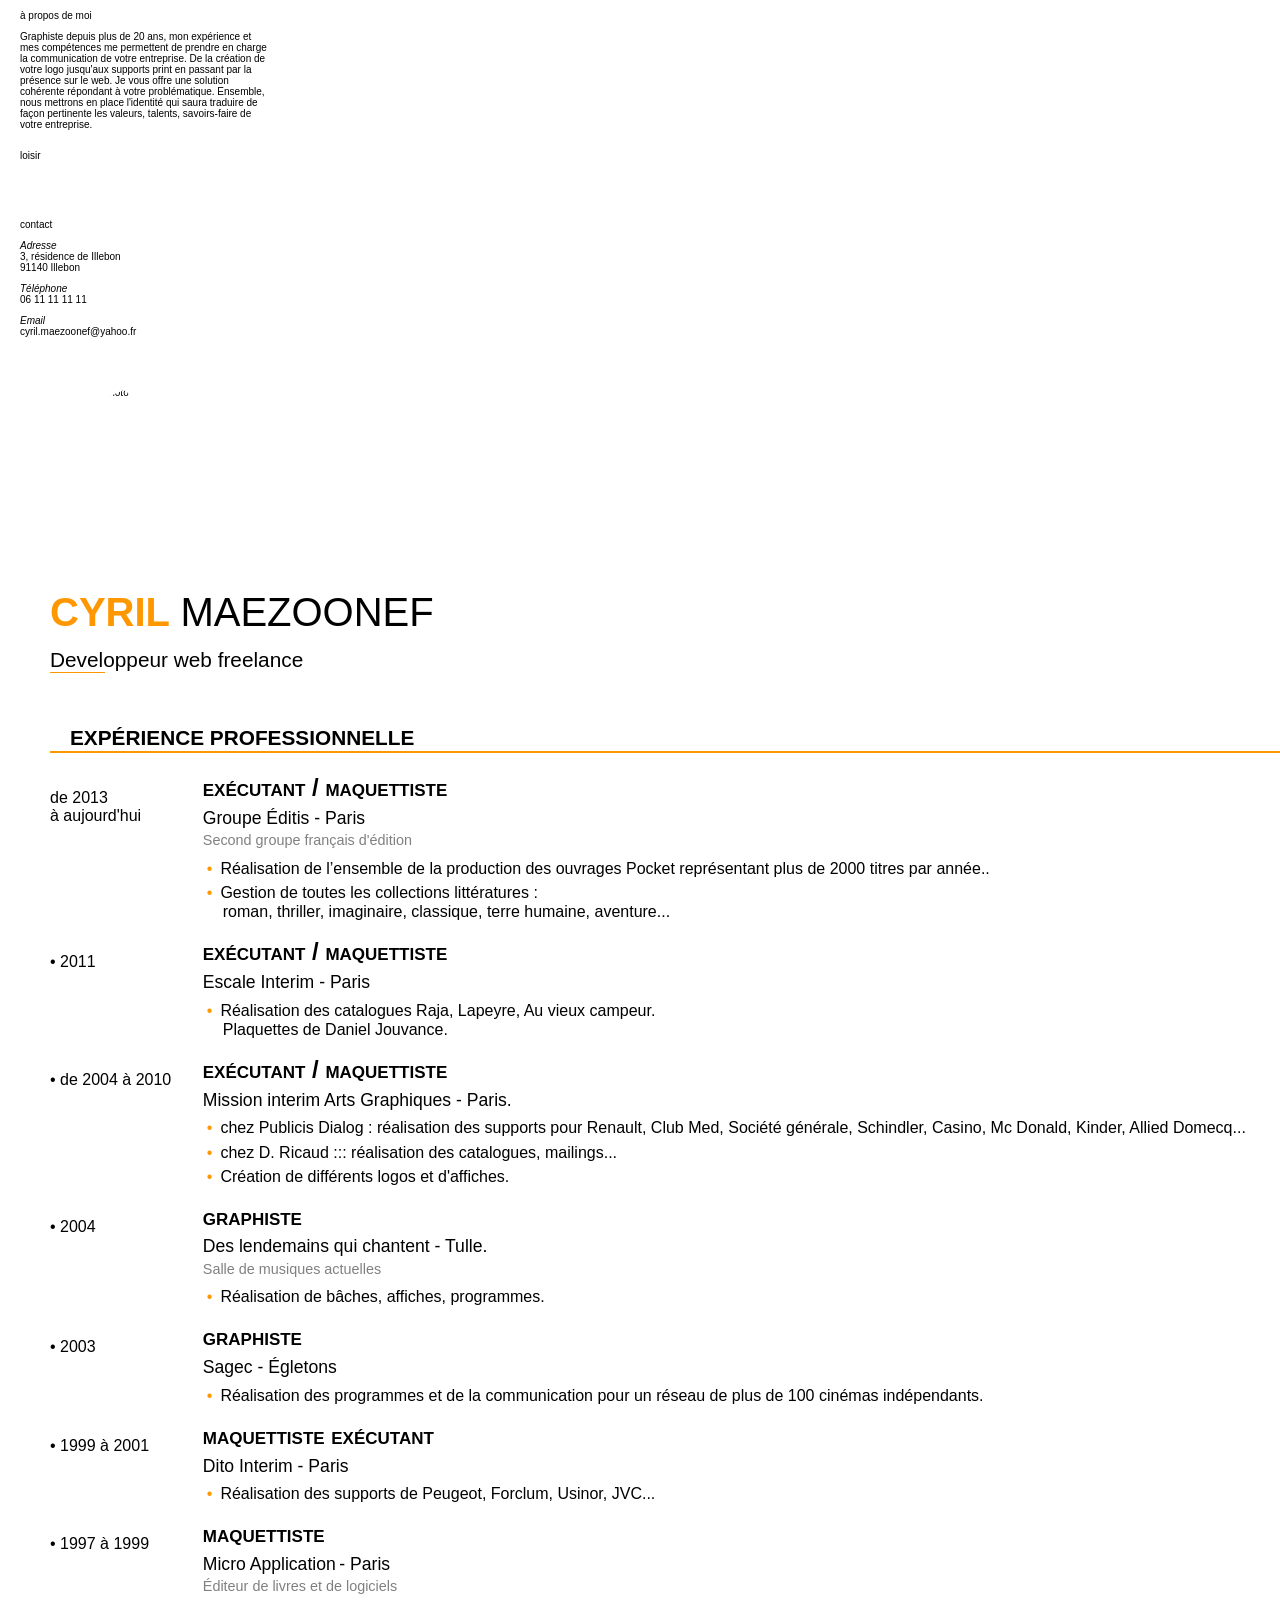
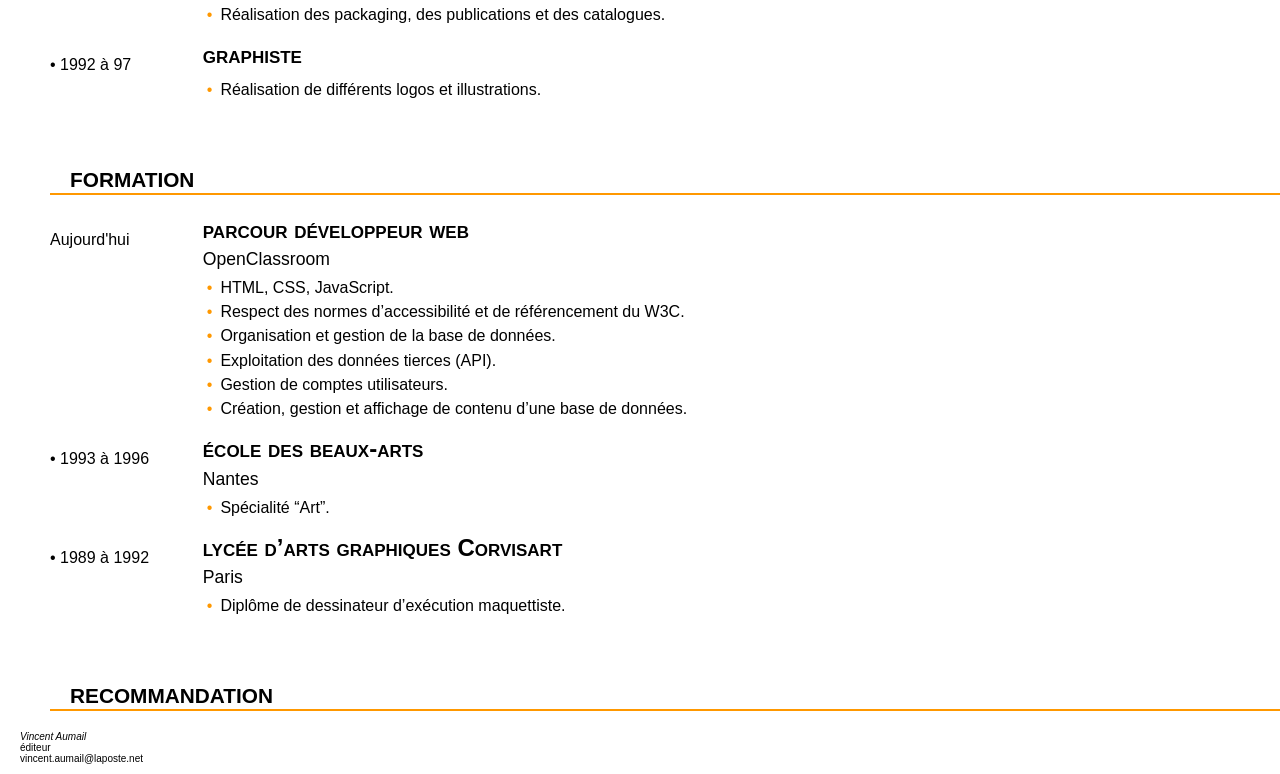
==== commit 01ac5168: "Mise a jour texte a propos" ====
--- a/cv_maezoonef.html
+++ b/cv_maezoonef.html
@@ -21,51 +21,52 @@
 		<section><!--/////////////////// SECTION ASIDE ////////////////////-->
 
 			<aside class="flex">
-        		<article class="roundedimage">
-		    		<img src="IMG/neandertal.jpg" alt="ma photo"/>
+				<article class="hidden">
+					<p class="soustitre">à propos de moi</p>
+					<p class="coordonneesjustify">
+					Graphiste depuis plus de 20 ans, mon expérience et mes compétences me permettent de prendre en charge la communication de votre entreprise. 
+					De la création de votre logo jusqu'aux supports print en passant par la présence sur le web. Je vous offre une solution cohérente 
+					répondant à votre problématique. Ensemble, nous mettrons en place l'identité qui saura traduire de façon pertinente
+					les valeurs, talents, savoirs-faire de votre entreprise.
+					</p>
+				</article>
+				<article class="hiddenloisir">
+            		<p class="soustitre">loisir</p>
+            		<p class="loisir">
+               			<i class="fas fa-biking"></i>
+						<i class="fas fa-hammer"></i>
+						<i class="fas fa-microscope"></i>
+            		</p>
 				</article>
 				<article>
-					<p class="soustitre">
+					<p class="hiddencontact">
 						contact
 					</p>
-					<p class="coordonnees">
+					<p class="hiddencoordonnees">
             			<em>Adresse</em><br/>
 						3, résidence de Illebon<br/> 
 						91140 Illebon
 					</p>
-					<p class="coordonnees">
+					<p class="hiddencoordonnees">
 						<em>Téléphone</em><br/>
 						06 11 11 11 11
 					</p>
-					<p class="coordonnees">
+					<p class="mailcoordonnees">
 						<em>Email</em><br/>
-						cyril.maezoona@yahoo.fr
-					</p>
-				</article>
-				<article class="hidden">
-					<p class="soustitre">à propos de moi</p>
-					<p class="coordonnees">
-					j'aime mon pays comment peux tu en douter, j'aime l'idée du partage, cependant je n'aime pas donner mon pognon. J'aime aller chez Norauto le dimanche.
-					</p>
-				</article>
-				<article class="hidden">
-            		<p class="soustitre">loisir</p>
-            		<p class="loisir">
-               			<i class="fas fa-biking"></i>
-            			<i class="fas fa-fighter-jet"></i>
-						<i class="fas fa-hammer"></i>
-						<i class="fas fa-microscope"></i>
-						<i class="fas fa-pen"></i>
-            		</p>
-				</article>
-		</aside>
+						cyril.maezoonef@yahoo.fr
+					</p>
+				</article>
+				<article class="roundedimage">
+		    		<img src="IMG/neandertal.jpg" alt="ma photo"/>
+				</article>
+			</aside>
 		</section><!--/////////////////// SECTION ASIDE ////////////////////-->
 
 		
-		<section class="main"><!--/////////////////// SECTION HEADER + EXPERIENCE + FORMATION ////////////////////-->
+		<section class="main"><!--/////////// SECTION : HEADER + EXPERIENCE + FORMATION + FOOTER //////////-->
 		
 			<header><!--////////////////////////// HEADER ///////////////////////////-->
-				<h1>Cyril <strong>Maezoona</strong></h1>
+				<h1>Cyril <strong>Maezoonef</strong></h1>
 				<h2><span class="souligne">Develo</span>ppeur web freelance</h2>
 			</header>
 
@@ -252,22 +253,18 @@
 			</div>
 		</article>
 
-		</section><!--/////////////////// SECTION HEADER + EXPERIENCE + FORMATION ////////////////////-->
-
-
-
-		<section><!--/////////////////// SECTION FOOTER ::: RECOMMANDATION ////////////////////-->
-			<footer><!--/////////////////// RECOMMANDATION ////////////////////-->
+
+		<footer><!--/////////////////// RECOMMANDATION ////////////////////-->
 				<p class="parcours">
-					<i class="fas fa-user-graduate"></i>
+					<i class="fas fa-pen"></i>
 					recommandation
 				</p>
 				<p class="recomandation"><em>Vincent Aumail</em><br/>
 				éditeur<br/>
 				vincent.aumail@laposte.net
 				</p>
-			</footer>
-		</section><!--/////////////////// FIN DE LA SECTION FOOTER ////////////////////-->
+		</footer>
+	</section><!--/////////// SECTION : HEADER + EXPERIENCE + FORMATION + FOOTER //////////-->
 
 
 </body>
